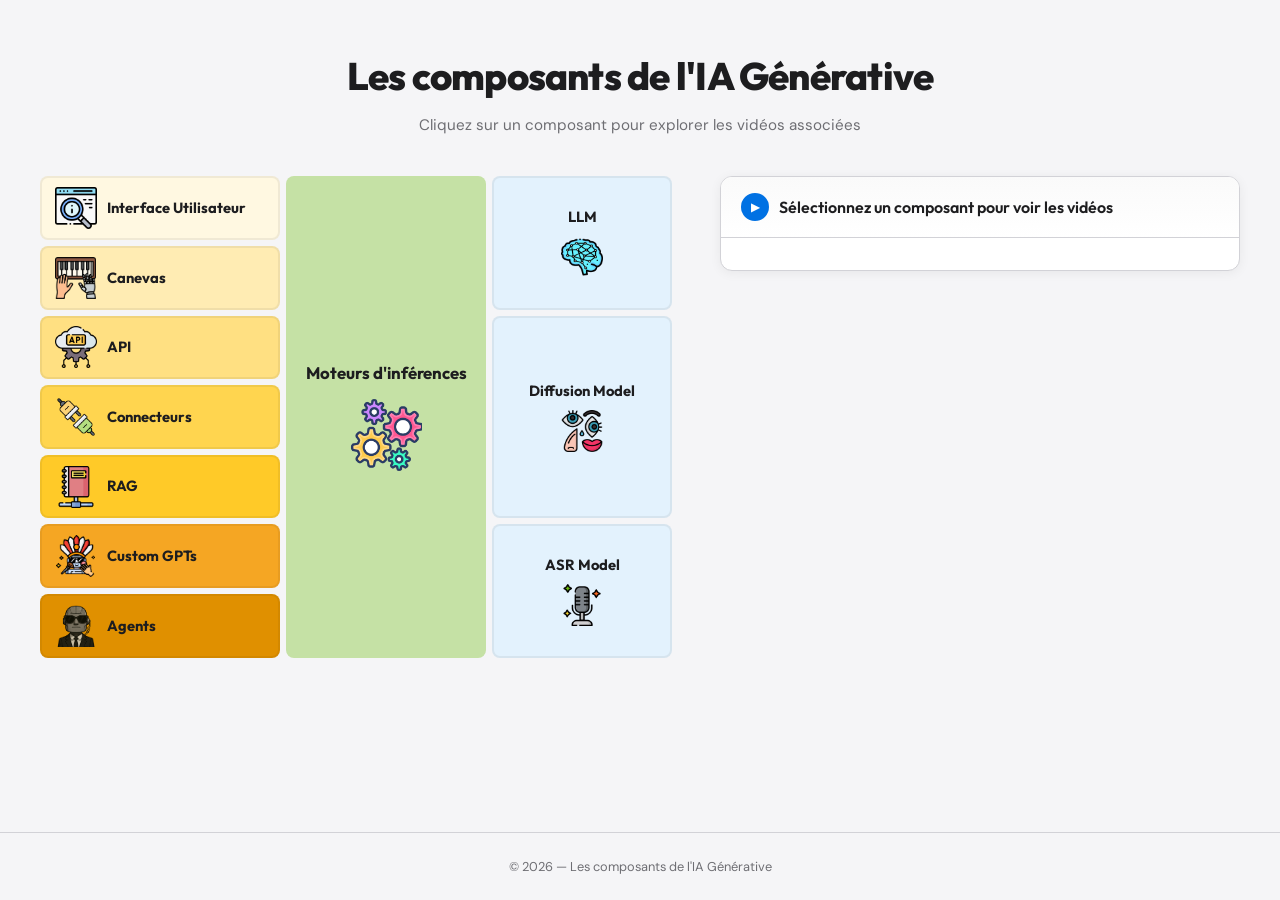
==== index.html @ 866858b2 "Commit initial - site pour apprendre l'IA avec les vidéos Agile Toolkit" ====
<!DOCTYPE html>
<html lang="fr">
<head>
  <meta charset="UTF-8" />
  <meta name="viewport" content="width=device-width, initial-scale=1.0" />
  <title>Composants de l'IA Générative</title>
  <link rel="preconnect" href="https://fonts.googleapis.com" />
  <link rel="preconnect" href="https://fonts.gstatic.com" crossorigin />
  <link href="https://fonts.googleapis.com/css2?family=DM+Sans:ital,opsz,wght@0,9..40,300..800;1,9..40,300..800&family=Outfit:wght@400;600;700;800&display=swap" rel="stylesheet" />
  <link rel="stylesheet" href="style.css" />
</head>
<body>

  <header class="site-header">
    <h1>Les composants de l'IA Générative</h1>
    <p class="subtitle">Cliquez sur un composant pour explorer les vidéos associées</p>
  </header>

  <main class="main-layout">

    <!-- ═══ Schéma interactif ═══ -->
    <section class="schema-section">
      <div class="schema">
        <!-- Colonne gauche -->
        <div class="schema__col schema__col--left">
      <button class="cell cell--left" data-sujet="interface-utilisateur" style="--cell-bg: #FFF8E1">
        <img src="images/searching.png" alt="Interface Utilisateur" class="cell__icon" />
        <span class="cell__label">Interface Utilisateur</span>
      </button>
      <button class="cell cell--left" data-sujet="canevas" style="--cell-bg: #FFECB3">
        <img src="images/piano.png" alt="Canevas" class="cell__icon" />
        <span class="cell__label">Canevas</span>
      </button>
      <button class="cell cell--left" data-sujet="api" style="--cell-bg: #FFE082">
        <img src="images/api4.png" alt="API" class="cell__icon" />
        <span class="cell__label">API</span>
      </button>
      <button class="cell cell--left" data-sujet="connecteurs" style="--cell-bg: #FFD54F">
        <img src="images/cable-connector.png" alt="Connecteurs" class="cell__icon" />
        <span class="cell__label">Connecteurs</span>
      </button>
      <button class="cell cell--left" data-sujet="rag" style="--cell-bg: #FFCA28">
        <img src="images/database2.png" alt="RAG" class="cell__icon" />
        <span class="cell__label">RAG</span>
      </button>
      <button class="cell cell--left" data-sujet="custom-gpts" style="--cell-bg: #F5A623">
        <img src="images/custom-chatbot.png" alt="Custom GPTs" class="cell__icon" />
        <span class="cell__label">Custom GPTs</span>
      </button>
      <button class="cell cell--left" data-sujet="agents" style="--cell-bg: #E09000">
        <img src="images/Agent.png" alt="Agents" class="cell__icon" />
        <span class="cell__label">Agents</span>
      </button>

        </div>

        <!-- Centre -->
        <button class="schema__center" data-sujet="moteurs-inference">
          <span class="cell__label">Moteurs d&#039;inférences</span>
          <img src="images/gear.png" alt="Moteurs d&#039;inférences" class="cell__icon cell__icon--center" />
        </button>

        <!-- Colonne droite -->
        <div class="schema__col schema__col--right">
      <button class="cell cell--right" data-sujet="llm">
        <span class="cell__label">LLM</span>
        <img src="images/IA.png" alt="LLM" class="cell__icon" />
      </button>
      <button class="cell cell--right" data-sujet="diffusion-model">
        <span class="cell__label">Diffusion Model</span>
        <img src="images/abstrait.png" alt="Diffusion Model" class="cell__icon" />
      </button>
      <button class="cell cell--right" data-sujet="asr-model">
        <span class="cell__label">ASR Model</span>
        <img src="images/microphone2.png" alt="ASR Model" class="cell__icon" />
      </button>

        </div>
      </div>
    </section>

    <!-- ═══ Zone playlist ═══ -->
    <section class="playlist-section" id="playlistSection">
      <div class="playlist-header" id="playlistHeader">
        <span class="playlist-header__icon">▶</span>
        <span>Sélectionnez un composant pour voir les vidéos</span>
      </div>
      <div class="playlist-container" id="playlistContainer">
        <!-- Les embeds YouTube seront injectés ici -->
      </div>
    </section>

  </main>

  <footer class="site-footer">
    <p>© 2026 — Les composants de l'IA Générative</p>
  </footer>

  <script>
    const playlists = {
    "llm": {
        "label": "LLM",
        "videos": [
            {
                "youtube_id": "vQL_1mBZbUI",
                "title": "Qu'est-ce qu'un LLM (+ Tuto LM Studio & Huggingface)"
            },
            {
                "youtube_id": "LAWRK5yBPdU",
                "title": "Qu'est-ce que le Fine Tuning ? (explications simples)"
            },
            {
                "youtube_id": "VIDEO_ID_3",
                "title": "Titre vidéo LLM 3"
            }
        ]
    },
    "diffusion-model": {
        "label": "Diffusion Model",
        "videos": [
            {
                "youtube_id": "LAWRK5yBPdU",
                "title": "Qu'est-ce que le Fine Tuning ? (explications simples)"
            },
            {
                "youtube_id": "VuAA0fnz2OE",
                "title": "ChatGPT a mis à jour sa Génération d'Images et on teste différents modèles de génération d'images accessibles depuis ChatGPT"
            }
        ]
    },
    "asr-model": {
        "label": "ASR Model",
        "videos": [
            {
                "youtube_id": "msbehMVDFeA",
                "title": "On teste la reconnaissance vocale de toutes les IA"
            },
            {
                "youtube_id": "VIDEO_ID_8",
                "title": "Titre vidéo ASR 2"
            },
            {
                "youtube_id": "VIDEO_ID_9",
                "title": "Titre vidéo ASR 3"
            }
        ]
    },
    "moteurs-inference": {
        "label": "Moteurs d'inférences",
        "videos": [
            {
                "youtube_id": "vQL_1mBZbUI",
                "title": "Qu'est-ce qu'un LLM (+ Tuto LM Studio & Huggingface)"
            }
        ]
    },
    "interface-utilisateur": {
        "label": "Interface Utilisateur",
        "videos": [
            {
                "youtube_id": "VIDEO_ID_13",
                "title": "Titre vidéo Interface 1"
            },
            {
                "youtube_id": "VIDEO_ID_14",
                "title": "Titre vidéo Interface 2"
            },
            {
                "youtube_id": "VIDEO_ID_15",
                "title": "Titre vidéo Interface 3"
            }
        ]
    },
    "canevas": {
        "label": "Canevas",
        "videos": [
            {
                "youtube_id": "VIDEO_ID_16",
                "title": "Titre vidéo Canevas 1"
            },
            {
                "youtube_id": "VIDEO_ID_17",
                "title": "Titre vidéo Canevas 2"
            },
            {
                "youtube_id": "VIDEO_ID_18",
                "title": "Titre vidéo Canevas 3"
            }
        ]
    },
    "api": {
        "label": "API",
        "videos": [
            {
                "youtube_id": "VIDEO_ID_19",
                "title": "Titre vidéo API 1"
            },
            {
                "youtube_id": "VIDEO_ID_20",
                "title": "Titre vidéo API 2"
            },
            {
                "youtube_id": "VIDEO_ID_21",
                "title": "Titre vidéo API 3"
            }
        ]
    },
    "connecteurs": {
        "label": "Connecteurs",
        "videos": [
            {
                "youtube_id": "VIDEO_ID_22",
                "title": "Titre vidéo Connecteurs 1"
            },
            {
                "youtube_id": "VIDEO_ID_23",
                "title": "Titre vidéo Connecteurs 2"
            },
            {
                "youtube_id": "VIDEO_ID_24",
                "title": "Titre vidéo Connecteurs 3"
            }
        ]
    },
    "rag": {
        "label": "RAG",
        "videos": [
            {
                "youtube_id": "VIDEO_ID_25",
                "title": "Titre vidéo RAG 1"
            },
            {
                "youtube_id": "VIDEO_ID_26",
                "title": "Titre vidéo RAG 2"
            },
            {
                "youtube_id": "VIDEO_ID_27",
                "title": "Titre vidéo RAG 3"
            }
        ]
    },
    "custom-gpts": {
        "label": "Custom GPTs",
        "videos": [
            {
                "youtube_id": "VIDEO_ID_28",
                "title": "Titre vidéo Custom GPTs 1"
            },
            {
                "youtube_id": "VIDEO_ID_29",
                "title": "Titre vidéo Custom GPTs 2"
            },
            {
                "youtube_id": "VIDEO_ID_30",
                "title": "Titre vidéo Custom GPTs 3"
            }
        ]
    },
    "agents": {
        "label": "Agents",
        "videos": [
            {
                "youtube_id": "VIDEO_ID_31",
                "title": "Titre vidéo Agents 1"
            },
            {
                "youtube_id": "VIDEO_ID_32",
                "title": "Titre vidéo Agents 2"
            },
            {
                "youtube_id": "VIDEO_ID_33",
                "title": "Titre vidéo Agents 3"
            }
        ]
    }
};

    const container   = document.getElementById('playlistContainer');
    const header      = document.getElementById('playlistHeader');
    const section     = document.getElementById('playlistSection');
    const allCells    = document.querySelectorAll('[data-sujet]');

    let activeSujet = null;

    allCells.forEach(cell => {
      cell.addEventListener('click', () => {
        const sujet = cell.dataset.sujet;

        // Toggle : si on reclique sur le même, on désélectionne
        if (activeSujet === sujet) {
          cell.classList.remove('cell--active');
          activeSujet = null;
          showEmptyState();
          return;
        }

        // Désélectionner l'ancien
        allCells.forEach(c => c.classList.remove('cell--active'));

        // Sélectionner le nouveau
        cell.classList.add('cell--active');
        activeSujet = sujet;

        const playlist = playlists[sujet];
        if (!playlist) return;

        // Header
        header.innerHTML = '<span class="playlist-header__icon">▶</span>' +
          '<span>' + playlist.label + ' — ' + playlist.videos.length + ' vidéo' +
          (playlist.videos.length > 1 ? 's' : '') + '</span>';

        // Vidéos
        if (playlist.videos.length === 0) {
          container.innerHTML = '<p class="playlist-empty">Aucune vidéo disponible pour ce sujet.</p>';
          return;
        }

        container.innerHTML = playlist.videos.map((v, i) => {
          return '<div class="video-card" style="animation-delay: ' + (i * 0.08) + 's">' +
            '<div class="video-card__embed">' +
              '<iframe src="https://www.youtube-nocookie.com/embed/' + v.youtube_id + '" ' +
                'title="' + escapeHtml(v.title) + '" frameborder="0" ' +
                'allow="accelerometer; autoplay; clipboard-write; encrypted-media; gyroscope; picture-in-picture; web-share" ' +
                'referrerpolicy="strict-origin-when-cross-origin" allowfullscreen></iframe>' +
            '</div>' +
            '<p class="video-card__title">' + escapeHtml(v.title) + '</p>' +
          '</div>';
        }).join('');

        // Scroll vers la playlist sur mobile
        if (window.innerWidth < 1100) {
          section.scrollIntoView({ behavior: 'smooth', block: 'start' });
        }
      });
    });

    function showEmptyState() {
      header.innerHTML = '<span class="playlist-header__icon">▶</span>' +
        '<span>Sélectionnez un composant pour voir les vidéos</span>';
      container.innerHTML = '';
    }

    function escapeHtml(text) {
      const div = document.createElement('div');
      div.textContent = text;
      return div.innerHTML;
    }
  </script>

</body>
</html>
---- style.css ----
/* ═══════════════════════════════════════════════════════
   Composants de l'IA Générative — Stylesheet
   ═══════════════════════════════════════════════════════ */

:root {
  --color-bg:          #F5F5F7;
  --color-surface:     #FFFFFF;
  --color-text:        #1D1D1F;
  --color-text-muted:  #6E6E73;
  --color-accent:      #0071E3;
  --color-accent-glow: rgba(0, 113, 227, 0.18);
  --color-border:      #D2D2D7;
  --color-center-bg:   #C5E1A5;
  --color-right-bg:    #E3F2FD;
  --radius:            12px;
  --radius-sm:         8px;
  --shadow-card:       0 2px 12px rgba(0,0,0,0.06);
  --shadow-hover:      0 4px 24px rgba(0,0,0,0.10);
  --shadow-active:     0 0 0 3px var(--color-accent), 0 4px 20px var(--color-accent-glow);
  --font-display:      'Outfit', sans-serif;
  --font-body:         'DM Sans', sans-serif;
  --transition:        0.25s cubic-bezier(0.4, 0, 0.2, 1);
}

/* ── Reset ── */
*, *::before, *::after {
  box-sizing: border-box;
  margin: 0;
  padding: 0;
}

html {
  font-size: 16px;
  scroll-behavior: smooth;
}

body {
  font-family: var(--font-body);
  background: var(--color-bg);
  color: var(--color-text);
  line-height: 1.5;
  min-height: 100vh;
  display: flex;
  flex-direction: column;
  -webkit-font-smoothing: antialiased;
}

/* ── Header ── */
.site-header {
  text-align: center;
  padding: 3rem 1.5rem 1.5rem;
}

.site-header h1 {
  font-family: var(--font-display);
  font-weight: 800;
  font-size: clamp(1.6rem, 4vw, 2.4rem);
  letter-spacing: -0.02em;
  color: var(--color-text);
}

.subtitle {
  margin-top: 0.5rem;
  color: var(--color-text-muted);
  font-size: 0.95rem;
}

/* ── Main layout ── */
.main-layout {
  flex: 1;
  display: flex;
  flex-direction: column;
  align-items: center;
  gap: 2.5rem;
  padding: 1rem 1.5rem 3rem;
  max-width: 1400px;
  margin: 0 auto;
  width: 100%;
}

@media (min-width: 1100px) {
  .main-layout {
    flex-direction: row;
    align-items: flex-start;
    justify-content: center;
    gap: 3rem;
  }
}

/* ── Schema section ── */
.schema-section {
  flex-shrink: 0;
}

.schema {
  display: grid;
  grid-template-columns: 240px 200px 180px;
  grid-template-rows: repeat(7, auto);
  gap: 6px;
  align-items: stretch;
}

/* ── Colonnes ── */
.schema__col--left {
  display: contents;
}

.schema__col--right {
  display: contents;
}

/* ── Cellules génériques ── */
.cell {
  display: flex;
  align-items: center;
  gap: 0.65rem;
  padding: 0.55rem 0.8rem;
  border: 2px solid transparent;
  border-radius: var(--radius-sm);
  cursor: pointer;
  font-family: var(--font-display);
  font-weight: 700;
  font-size: 0.92rem;
  color: var(--color-text);
  transition: border-color var(--transition),
              box-shadow var(--transition),
              transform var(--transition),
              background-color var(--transition);
  position: relative;
  background: none;
  text-align: left;
  line-height: 1.25;
}

.cell:hover {
  transform: translateY(-1px);
  box-shadow: var(--shadow-hover);
}

.cell:focus-visible {
  outline: 2px solid var(--color-accent);
  outline-offset: 2px;
}

.cell--active {
  border-color: var(--color-accent) !important;
  box-shadow: var(--shadow-active) !important;
  transform: scale(1.02);
}

/* ── Cellules gauche ── */
.cell--left {
  grid-column: 1;
  background-color: var(--cell-bg, #FFF8E1);
  border-color: rgba(0,0,0,0.06);
}

/* ── Cellules droite ── */
.cell--right {
  grid-column: 3;
  background-color: var(--color-right-bg);
  border-color: rgba(0,0,0,0.06);
  justify-content: center;
  flex-direction: column;
  text-align: center;
  padding: 0.8rem 0.6rem;
}

.cell--right .cell__icon {
  order: 2;
}

.cell--right .cell__label {
  order: 1;
}

/* Placement droite : LLM occupe lignes 1-2, Diffusion 3-5, ASR 6-7 */
.cell--right[data-sujet="llm"]             { grid-row: 1 / 3; }
.cell--right[data-sujet="diffusion-model"] { grid-row: 3 / 6; }
.cell--right[data-sujet="asr-model"]       { grid-row: 6 / 8; }

/* ── Centre ── */
.schema__center {
  grid-column: 2;
  grid-row: 1 / 8;
  display: flex;
  flex-direction: column;
  align-items: center;
  justify-content: center;
  gap: 1rem;
  background: var(--color-center-bg);
  border: 2px solid transparent;
  border-radius: var(--radius-sm);
  cursor: pointer;
  font-family: var(--font-display);
  font-weight: 700;
  font-size: 1.05rem;
  color: var(--color-text);
  transition: border-color var(--transition),
              box-shadow var(--transition),
              transform var(--transition);
  padding: 1.5rem 1rem;
}

.schema__center:hover {
  transform: translateY(-1px);
  box-shadow: var(--shadow-hover);
}

.schema__center:focus-visible {
  outline: 2px solid var(--color-accent);
  outline-offset: 2px;
}

.schema__center.cell--active {
  border-color: var(--color-accent) !important;
  box-shadow: var(--shadow-active) !important;
  transform: scale(1.02);
}

/* ── Icônes ── */
.cell__icon {
  width: 42px;
  height: 42px;
  object-fit: contain;
  flex-shrink: 0;
}

.cell__icon--center {
  width: 72px;
  height: 72px;
}

/* ── Playlist section ── */
.playlist-section {
  background: var(--color-surface);
  border: 1px solid var(--color-border);
  border-radius: var(--radius);
  box-shadow: var(--shadow-card);
  width: 100%;
  max-width: 520px;
  display: flex;
  flex-direction: column;
  max-height: 80vh;
  overflow: hidden;
}

@media (min-width: 1100px) {
  .playlist-section {
    position: sticky;
    top: 2rem;
    max-height: calc(100vh - 4rem);
  }
}

.playlist-header {
  display: flex;
  align-items: center;
  gap: 0.6rem;
  padding: 1rem 1.25rem;
  border-bottom: 1px solid var(--color-border);
  font-family: var(--font-display);
  font-weight: 600;
  font-size: 1rem;
  color: var(--color-text);
  flex-shrink: 0;
  background: linear-gradient(to bottom, #FAFAFA, var(--color-surface));
}

.playlist-header__icon {
  display: inline-flex;
  align-items: center;
  justify-content: center;
  width: 28px;
  height: 28px;
  border-radius: 50%;
  background: var(--color-accent);
  color: #fff;
  font-size: 0.7rem;
  flex-shrink: 0;
}

.playlist-container {
  overflow-y: auto;
  padding: 1rem 1.25rem;
  display: flex;
  flex-direction: column;
  gap: 1.25rem;
  flex: 1;
}

/* Scrollbar sobre */
.playlist-container::-webkit-scrollbar {
  width: 6px;
}
.playlist-container::-webkit-scrollbar-track {
  background: transparent;
}
.playlist-container::-webkit-scrollbar-thumb {
  background: var(--color-border);
  border-radius: 3px;
}
.playlist-container::-webkit-scrollbar-thumb:hover {
  background: var(--color-text-muted);
}

/* ── Video cards ── */
.video-card {
  animation: fadeSlideIn 0.35s ease both;
}

.video-card__embed {
  position: relative;
  width: 100%;
  padding-top: 56.25%; /* 16:9 */
  border-radius: var(--radius-sm);
  overflow: hidden;
  background: #000;
  box-shadow: 0 2px 8px rgba(0,0,0,0.10);
}

.video-card__embed iframe {
  position: absolute;
  top: 0;
  left: 0;
  width: 100%;
  height: 100%;
}

.video-card__title {
  margin-top: 0.45rem;
  font-size: 0.85rem;
  font-weight: 500;
  color: var(--color-text-muted);
  line-height: 1.35;
}

.playlist-empty {
  text-align: center;
  color: var(--color-text-muted);
  padding: 2rem 1rem;
  font-size: 0.9rem;
}

@keyframes fadeSlideIn {
  from {
    opacity: 0;
    transform: translateY(12px);
  }
  to {
    opacity: 1;
    transform: translateY(0);
  }
}

/* ── Footer ── */
.site-footer {
  text-align: center;
  padding: 1.5rem;
  font-size: 0.8rem;
  color: var(--color-text-muted);
  border-top: 1px solid var(--color-border);
  margin-top: auto;
}

/* ── Responsive ── */
@media (max-width: 700px) {
  .schema {
    grid-template-columns: 1fr;
    grid-template-rows: auto;
    max-width: 320px;
    margin: 0 auto;
  }

  .schema__col--left,
  .schema__col--right {
    display: flex;
    flex-direction: column;
    gap: 6px;
  }

  .schema__center {
    grid-column: 1;
    grid-row: auto;
    flex-direction: row;
    padding: 1rem;
  }

  .cell--right {
    flex-direction: row;
    text-align: left;
  }

  .cell--right[data-sujet="llm"],
  .cell--right[data-sujet="diffusion-model"],
  .cell--right[data-sujet="asr-model"] {
    grid-row: auto;
  }

  .cell__icon--center {
    width: 48px;
    height: 48px;
  }

  .playlist-section {
    max-height: none;
  }
}
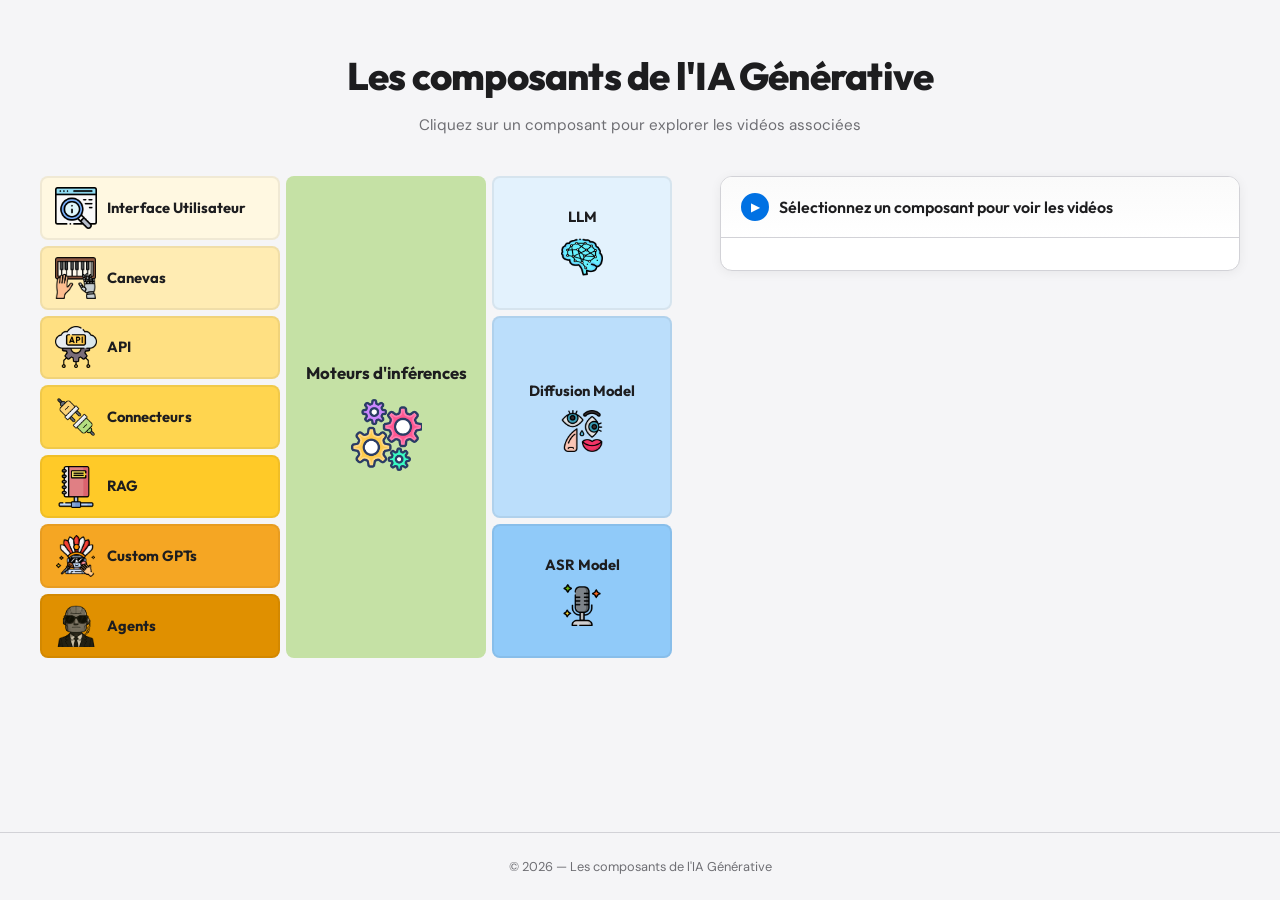
==== commit 48348e68: "Ajout de vidéos" ====
--- a/index.html
+++ b/index.html
@@ -56,8 +56,8 @@
 
         <!-- Centre -->
         <button class="schema__center" data-sujet="moteurs-inference">
-          <span class="cell__label">Moteurs d&#039;inférences</span>
-          <img src="images/gear.png" alt="Moteurs d&#039;inférences" class="cell__icon cell__icon--center" />
+          <span class="cell__label">Moteurs d'inférences</span>
+          <img src="images/gear.png" alt="Moteurs d'inférences" class="cell__icon cell__icon--center" />
         </button>
 
         <!-- Colonne droite -->
@@ -108,10 +108,6 @@
             {
                 "youtube_id": "LAWRK5yBPdU",
                 "title": "Qu'est-ce que le Fine Tuning ? (explications simples)"
-            },
-            {
-                "youtube_id": "VIDEO_ID_3",
-                "title": "Titre vidéo LLM 3"
             }
         ]
     },
@@ -119,6 +115,10 @@
         "label": "Diffusion Model",
         "videos": [
             {
+                "youtube_id": "https:\/\/youtu.be\/Iq4zOvDeJFE",
+                "title": "Tuto : Je montre comment je fais mes illustrations avec ChatGPT"
+            },
+            {
                 "youtube_id": "LAWRK5yBPdU",
                 "title": "Qu'est-ce que le Fine Tuning ? (explications simples)"
             },
@@ -134,14 +134,6 @@
             {
                 "youtube_id": "msbehMVDFeA",
                 "title": "On teste la reconnaissance vocale de toutes les IA"
-            },
-            {
-                "youtube_id": "VIDEO_ID_8",
-                "title": "Titre vidéo ASR 2"
-            },
-            {
-                "youtube_id": "VIDEO_ID_9",
-                "title": "Titre vidéo ASR 3"
             }
         ]
     },
@@ -156,122 +148,49 @@
     },
     "interface-utilisateur": {
         "label": "Interface Utilisateur",
-        "videos": [
-            {
-                "youtube_id": "VIDEO_ID_13",
-                "title": "Titre vidéo Interface 1"
-            },
-            {
-                "youtube_id": "VIDEO_ID_14",
-                "title": "Titre vidéo Interface 2"
-            },
-            {
-                "youtube_id": "VIDEO_ID_15",
-                "title": "Titre vidéo Interface 3"
-            }
-        ]
+        "videos": []
     },
     "canevas": {
         "label": "Canevas",
-        "videos": [
-            {
-                "youtube_id": "VIDEO_ID_16",
-                "title": "Titre vidéo Canevas 1"
-            },
-            {
-                "youtube_id": "VIDEO_ID_17",
-                "title": "Titre vidéo Canevas 2"
-            },
-            {
-                "youtube_id": "VIDEO_ID_18",
-                "title": "Titre vidéo Canevas 3"
-            }
-        ]
+        "videos": []
     },
     "api": {
         "label": "API",
         "videos": [
             {
-                "youtube_id": "VIDEO_ID_19",
-                "title": "Titre vidéo API 1"
-            },
-            {
-                "youtube_id": "VIDEO_ID_20",
-                "title": "Titre vidéo API 2"
-            },
-            {
-                "youtube_id": "VIDEO_ID_21",
-                "title": "Titre vidéo API 3"
+                "youtube_id": "https:\/\/youtu.be\/MalpJyAwsiI",
+                "title": "Qu'est-ce qu'une API ? Quelle est la particularité de l'API ChatGPT ?"
+            },
+            {
+                "youtube_id": "https:\/\/youtu.be\/qNG42lR2wMc",
+                "title": "Tuto API ChatGPT"
             }
         ]
     },
     "connecteurs": {
         "label": "Connecteurs",
-        "videos": [
-            {
-                "youtube_id": "VIDEO_ID_22",
-                "title": "Titre vidéo Connecteurs 1"
-            },
-            {
-                "youtube_id": "VIDEO_ID_23",
-                "title": "Titre vidéo Connecteurs 2"
-            },
-            {
-                "youtube_id": "VIDEO_ID_24",
-                "title": "Titre vidéo Connecteurs 3"
-            }
-        ]
+        "videos": []
     },
     "rag": {
         "label": "RAG",
-        "videos": [
-            {
-                "youtube_id": "VIDEO_ID_25",
-                "title": "Titre vidéo RAG 1"
-            },
-            {
-                "youtube_id": "VIDEO_ID_26",
-                "title": "Titre vidéo RAG 2"
-            },
-            {
-                "youtube_id": "VIDEO_ID_27",
-                "title": "Titre vidéo RAG 3"
-            }
-        ]
+        "videos": []
     },
     "custom-gpts": {
         "label": "Custom GPTs",
         "videos": [
             {
-                "youtube_id": "VIDEO_ID_28",
-                "title": "Titre vidéo Custom GPTs 1"
-            },
-            {
-                "youtube_id": "VIDEO_ID_29",
-                "title": "Titre vidéo Custom GPTs 2"
-            },
-            {
-                "youtube_id": "VIDEO_ID_30",
-                "title": "Titre vidéo Custom GPTs 3"
+                "youtube_id": "https:\/\/youtu.be\/yUjk4CKtBpw",
+                "title": "Comment Customiser ChatGPT afin qu'il réalise des tâches récurrentes ? | Tutoriel"
+            },
+            {
+                "youtube_id": "https:\/\/youtu.be\/1pKth1Mk3Ss",
+                "title": "Tuto Custom GPT : Prompt is Code 💻"
             }
         ]
     },
     "agents": {
         "label": "Agents",
-        "videos": [
-            {
-                "youtube_id": "VIDEO_ID_31",
-                "title": "Titre vidéo Agents 1"
-            },
-            {
-                "youtube_id": "VIDEO_ID_32",
-                "title": "Titre vidéo Agents 2"
-            },
-            {
-                "youtube_id": "VIDEO_ID_33",
-                "title": "Titre vidéo Agents 3"
-            }
-        ]
+        "videos": []
     }
 };
 
@@ -318,7 +237,7 @@
         container.innerHTML = playlist.videos.map((v, i) => {
           return '<div class="video-card" style="animation-delay: ' + (i * 0.08) + 's">' +
             '<div class="video-card__embed">' +
-              '<iframe src="https://www.youtube-nocookie.com/embed/' + v.youtube_id + '" ' +
+              '<iframe src="https://www.youtube-nocookie.com/embed/' + extractYoutubeId(v.youtube_id) + '" ' +
                 'title="' + escapeHtml(v.title) + '" frameborder="0" ' +
                 'allow="accelerometer; autoplay; clipboard-write; encrypted-media; gyroscope; picture-in-picture; web-share" ' +
                 'referrerpolicy="strict-origin-when-cross-origin" allowfullscreen></iframe>' +
@@ -340,6 +259,15 @@
       container.innerHTML = '';
     }
 
+    function extractYoutubeId(input) {
+      // Si c'est une URL complète (https://youtu.be/...), extraire l'ID
+      if (input.includes('https://youtu.be/')) {
+        return input.split('https://youtu.be/')[1];
+      }
+      // Sinon, c'est déjà un ID
+      return input;
+    }
+
     function escapeHtml(text) {
       const div = document.createElement('div');
       div.textContent = text;
--- a/style.css
+++ b/style.css
@@ -175,9 +175,10 @@
 }
 
 /* Placement droite : LLM occupe lignes 1-2, Diffusion 3-5, ASR 6-7 */
-.cell--right[data-sujet="llm"]             { grid-row: 1 / 3; }
-.cell--right[data-sujet="diffusion-model"] { grid-row: 3 / 6; }
-.cell--right[data-sujet="asr-model"]       { grid-row: 6 / 8; }
+/* 3 niveaux de bleu comme sur l'image originale */
+.cell--right[data-sujet="llm"]             { grid-row: 1 / 3; background-color: #E3F2FD; }
+.cell--right[data-sujet="diffusion-model"] { grid-row: 3 / 6; background-color: #BBDEFB; }
+.cell--right[data-sujet="asr-model"]       { grid-row: 6 / 8; background-color: #90CAF9; }
 
 /* ── Centre ── */
 .schema__center {
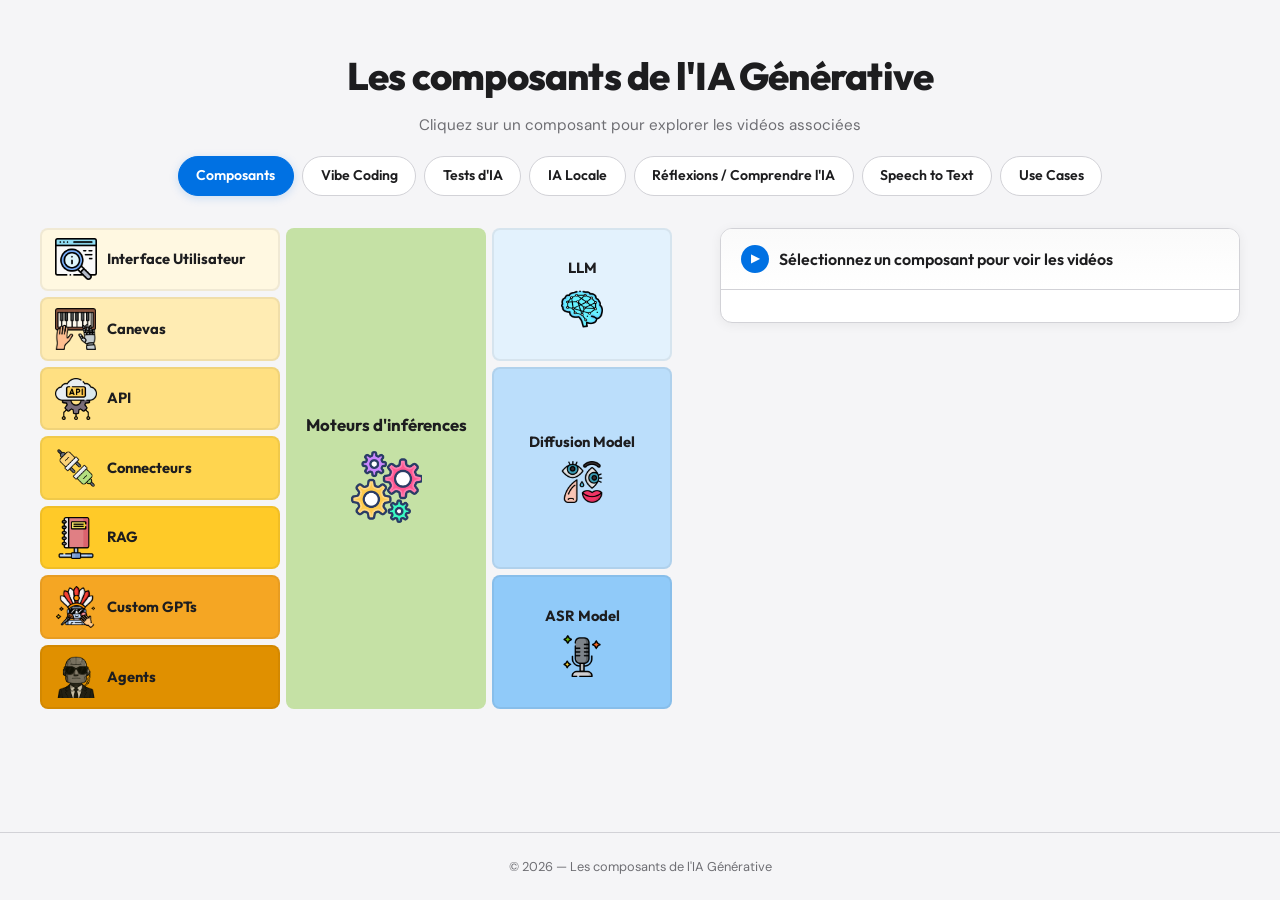
==== commit e3e525ad: "feat: ajout navigation multi-pages avec bandeau de boutons et pages placeholder" ====
--- a/index.html
+++ b/index.html
@@ -4,6 +4,7 @@
   <meta charset="UTF-8" />
   <meta name="viewport" content="width=device-width, initial-scale=1.0" />
   <title>Composants de l'IA Générative</title>
+  <link rel="icon" href="images/favicon.ico" />
   <link rel="preconnect" href="https://fonts.googleapis.com" />
   <link rel="preconnect" href="https://fonts.gstatic.com" crossorigin />
   <link href="https://fonts.googleapis.com/css2?family=DM+Sans:ital,opsz,wght@0,9..40,300..800;1,9..40,300..800&family=Outfit:wght@400;600;700;800&display=swap" rel="stylesheet" />
@@ -14,6 +15,15 @@
   <header class="site-header">
     <h1>Les composants de l'IA Générative</h1>
     <p class="subtitle">Cliquez sur un composant pour explorer les vidéos associées</p>
+    <nav class="site-nav">
+      <a class="nav__link nav__link--active" href="index.html" aria-current="page">Composants</a>
+      <a class="nav__link" href="vibe-coding.html">Vibe Coding</a>
+      <a class="nav__link" href="tests-ia.html">Tests d'IA</a>
+      <a class="nav__link" href="ia-locale.html">IA Locale</a>
+      <a class="nav__link" href="reflexions.html">Réflexions / Comprendre l'IA</a>
+      <a class="nav__link" href="speech-to-text.html">Speech to Text</a>
+      <a class="nav__link" href="use-cases.html">Use Cases</a>
+    </nav>
   </header>
 
   <main class="main-layout">
@@ -92,10 +102,6 @@
 
   </main>
 
-  <footer class="site-footer">
-    <p>© 2026 — Les composants de l'IA Générative</p>
-  </footer>
-
   <script>
     const playlists = {
     "llm": {
@@ -239,7 +245,7 @@
             '<div class="video-card__embed">' +
               '<iframe src="https://www.youtube-nocookie.com/embed/' + extractYoutubeId(v.youtube_id) + '" ' +
                 'title="' + escapeHtml(v.title) + '" frameborder="0" ' +
-                'allow="accelerometer; autoplay; clipboard-write; encrypted-media; gyroscope; picture-in-picture; web-share" ' +
+                'allow="autoplay; fullscreen" ' +
                 'referrerpolicy="strict-origin-when-cross-origin" allowfullscreen></iframe>' +
             '</div>' +
             '<p class="video-card__title">' + escapeHtml(v.title) + '</p>' +
@@ -260,11 +266,9 @@
     }
 
     function extractYoutubeId(input) {
-      // Si c'est une URL complète (https://youtu.be/...), extraire l'ID
       if (input.includes('https://youtu.be/')) {
         return input.split('https://youtu.be/')[1];
       }
-      // Sinon, c'est déjà un ID
       return input;
     }
 
@@ -275,5 +279,9 @@
     }
   </script>
 
+  <footer class="site-footer">
+    <p>© 2026 — Les composants de l'IA Générative</p>
+  </footer>
+
 </body>
 </html>
--- a/style.css
+++ b/style.css
@@ -48,7 +48,7 @@
 /* ── Header ── */
 .site-header {
   text-align: center;
-  padding: 3rem 1.5rem 1.5rem;
+  padding: 3rem 1.5rem 1rem;
 }
 
 .site-header h1 {
@@ -63,6 +63,49 @@
   margin-top: 0.5rem;
   color: var(--color-text-muted);
   font-size: 0.95rem;
+}
+
+/* ── Navigation ── */
+.site-nav {
+  display: flex;
+  flex-wrap: wrap;
+  justify-content: center;
+  gap: 0.5rem;
+  margin-top: 1.25rem;
+}
+
+.nav__link {
+  display: inline-flex;
+  align-items: center;
+  padding: 0.5rem 1.1rem;
+  border-radius: 999px;
+  font-family: var(--font-display);
+  font-weight: 600;
+  font-size: 0.88rem;
+  color: var(--color-text);
+  background: var(--color-surface);
+  border: 1.5px solid var(--color-border);
+  text-decoration: none;
+  transition: background-color var(--transition),
+              border-color var(--transition),
+              color var(--transition),
+              box-shadow var(--transition);
+  white-space: nowrap;
+}
+
+.nav__link:hover {
+  background: var(--color-accent);
+  border-color: var(--color-accent);
+  color: #fff;
+  box-shadow: 0 2px 10px var(--color-accent-glow);
+}
+
+.nav__link--active {
+  background: var(--color-accent);
+  border-color: var(--color-accent);
+  color: #fff;
+  box-shadow: 0 2px 10px var(--color-accent-glow);
+  pointer-events: none;
 }
 
 /* ── Main layout ── */
@@ -364,6 +407,40 @@
   margin-top: auto;
 }
 
+/* ── Placeholder pages ── */
+.placeholder-section {
+  display: flex;
+  justify-content: center;
+  align-items: center;
+  flex: 1;
+  width: 100%;
+  padding: 3rem 1rem;
+}
+
+.placeholder-card {
+  text-align: center;
+  background: var(--color-surface);
+  border: 1px solid var(--color-border);
+  border-radius: var(--radius);
+  box-shadow: var(--shadow-card);
+  padding: 3rem 2.5rem;
+  max-width: 480px;
+}
+
+.placeholder-card h2 {
+  font-family: var(--font-display);
+  font-weight: 700;
+  font-size: 1.4rem;
+  margin-bottom: 0.75rem;
+  color: var(--color-text);
+}
+
+.placeholder-card p {
+  color: var(--color-text-muted);
+  font-size: 0.95rem;
+  line-height: 1.5;
+}
+
 /* ── Responsive ── */
 @media (max-width: 700px) {
   .schema {
